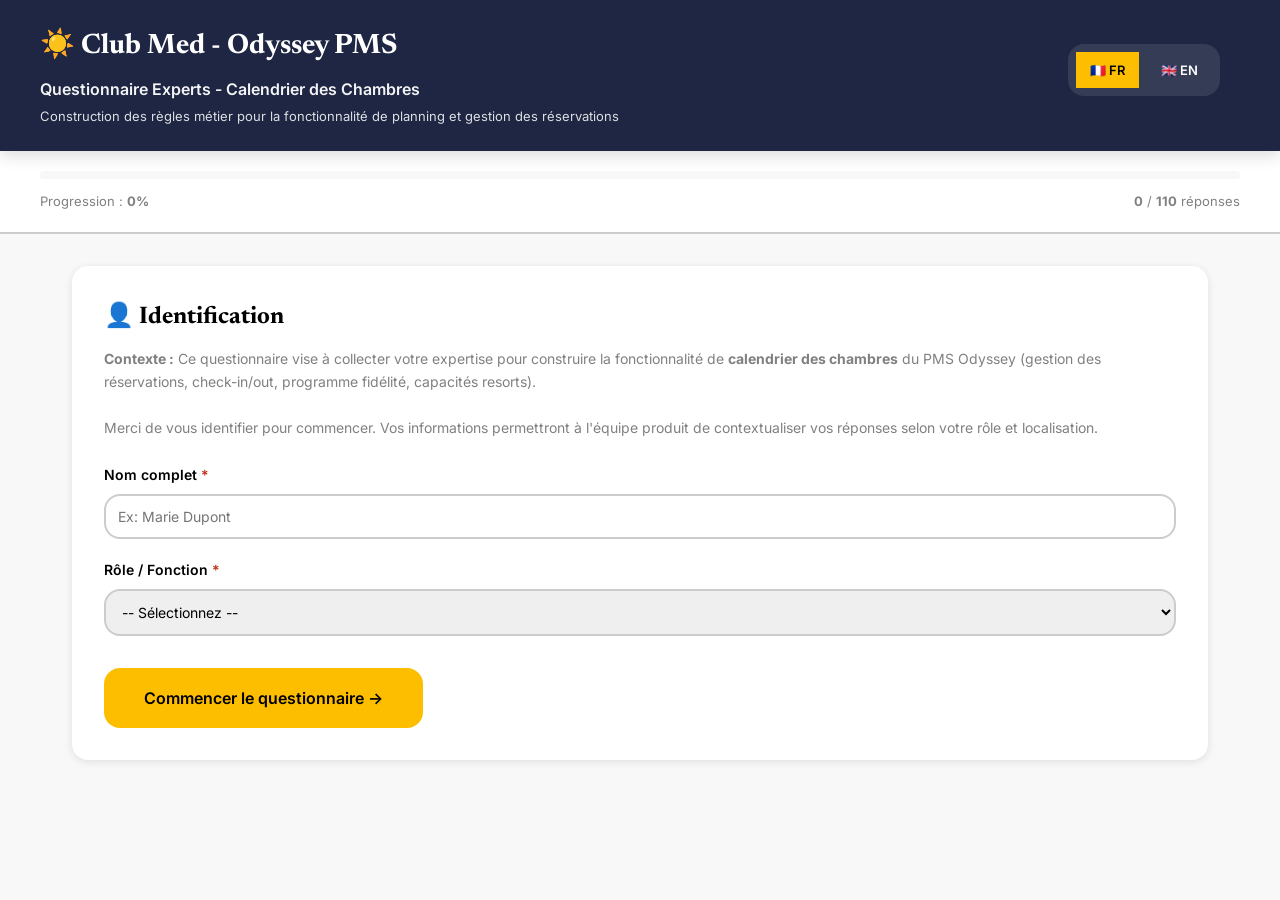
==== index.html @ 92d5a8ba "Create index.html" ====
<!DOCTYPE html>
  <html>
  <head>
      <meta charset="UTF-8">
      <meta http-equiv="refresh" content="0; url=odyssey-questionnaire-experts-standalone.html">
      <title>Questionnaire Experts Odyssey</title>
  </head>
  <body>
      <p>Redirection vers le questionnaire...</p>
      <p>Si la redirection ne fonctionne pas, <a href="odyssey-questionnaire-experts-standalone.html">cliquez
  ici</a></p>
  </body>
  </html>
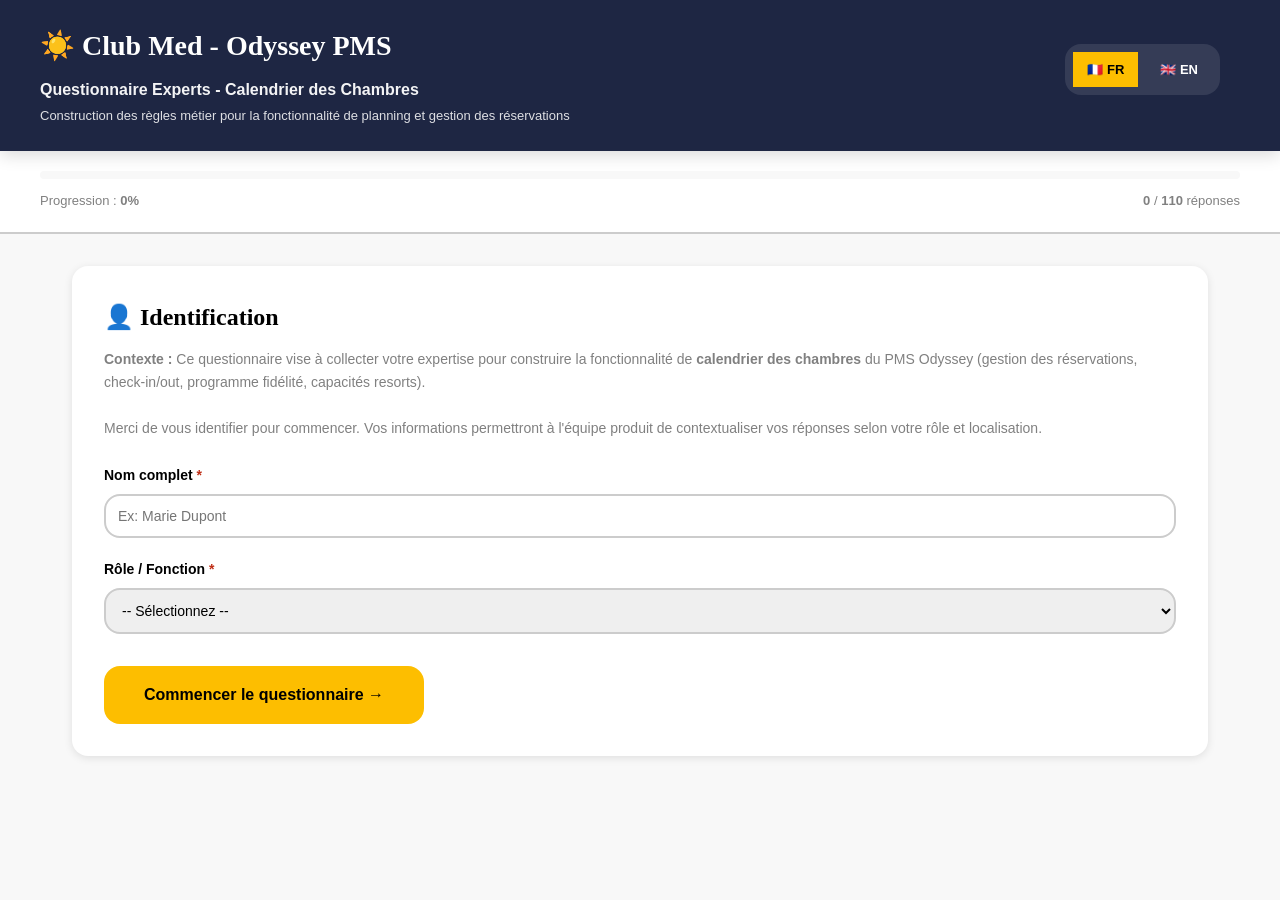
==== commit 03e19250: "v2.0: Add dark mode and responsive design Features: - 🌓 Dark mode with automatic OS detection - 📱 Re" ====
--- a/index.html
+++ b/index.html
@@ -1,13 +1,138 @@
- <!DOCTYPE html>
-  <html>
-  <head>
-      <meta charset="UTF-8">
-      <meta http-equiv="refresh" content="0; url=odyssey-questionnaire-experts-standalone.html">
-      <title>Questionnaire Experts Odyssey</title>
-  </head>
-  <body>
-      <p>Redirection vers le questionnaire...</p>
-      <p>Si la redirection ne fonctionne pas, <a href="odyssey-questionnaire-experts-standalone.html">cliquez
-  ici</a></p>
-  </body>
-  </html>
+<!DOCTYPE html>
+<html lang="fr">
+<head>
+    <meta charset="UTF-8">
+    <meta name="viewport" content="width=device-width, initial-scale=1.0">
+    <meta http-equiv="refresh" content="0; url=odyssey-questionnaire-experts-STANDALONE.html">
+    <title>Questionnaire Experts Odyssey - Redirection</title>
+    <style>
+        * {
+            margin: 0;
+            padding: 0;
+            box-sizing: border-box;
+        }
+
+        body {
+            font-family: 'Inter', -apple-system, BlinkMacSystemFont, sans-serif;
+            background: linear-gradient(135deg, #00205B 0%, #003B7A 100%);
+            color: white;
+            display: flex;
+            align-items: center;
+            justify-content: center;
+            min-height: 100vh;
+            padding: 2rem;
+        }
+
+        .container {
+            text-align: center;
+            max-width: 600px;
+        }
+
+        .logo {
+            font-size: 48px;
+            font-weight: 700;
+            margin-bottom: 1rem;
+            color: #FDBE00;
+        }
+
+        .tagline {
+            font-size: 24px;
+            margin-bottom: 2rem;
+            opacity: 0.95;
+        }
+
+        .redirect-message {
+            font-size: 16px;
+            margin-bottom: 1.5rem;
+            opacity: 0.85;
+        }
+
+        .spinner {
+            width: 40px;
+            height: 40px;
+            margin: 2rem auto;
+            border: 4px solid rgba(255, 255, 255, 0.2);
+            border-top: 4px solid #FDBE00;
+            border-radius: 50%;
+            animation: spin 1s linear infinite;
+        }
+
+        @keyframes spin {
+            0% { transform: rotate(0deg); }
+            100% { transform: rotate(360deg); }
+        }
+
+        .manual-link {
+            display: inline-block;
+            margin-top: 2rem;
+            padding: 1rem 2rem;
+            background: #FDBE00;
+            color: #00205B;
+            text-decoration: none;
+            border-radius: 8px;
+            font-weight: 600;
+            transition: transform 0.2s, box-shadow 0.2s;
+        }
+
+        .manual-link:hover {
+            transform: translateY(-2px);
+            box-shadow: 0 4px 12px rgba(253, 190, 0, 0.3);
+        }
+
+        .footer {
+            margin-top: 3rem;
+            font-size: 14px;
+            opacity: 0.7;
+        }
+
+        @media (max-width: 768px) {
+            .logo {
+                font-size: 36px;
+            }
+
+            .tagline {
+                font-size: 18px;
+            }
+
+            .redirect-message {
+                font-size: 14px;
+            }
+        }
+    </style>
+</head>
+<body>
+    <div class="container">
+        <div class="logo">🏖️ Club Med</div>
+        <h1 class="tagline">Questionnaire Experts Odyssey</h1>
+        <p class="redirect-message">Redirection vers le questionnaire en cours...</p>
+
+        <div class="spinner"></div>
+
+        <p style="opacity: 0.7; font-size: 14px; margin-top: 1rem;">
+            Si la redirection ne fonctionne pas :
+        </p>
+        <a href="odyssey-questionnaire-experts-STANDALONE.html" class="manual-link">
+            Accéder au questionnaire
+        </a>
+
+        <div style="margin-top: 2rem; padding-top: 2rem; border-top: 1px solid rgba(255,255,255,0.2);">
+            <p style="font-size: 14px; opacity: 0.7; margin-bottom: 0.5rem;">Liens utiles :</p>
+            <a href="odyssey-expert-admin-dashboard.html" style="color: #FDBE00; text-decoration: none; font-weight: 600;">
+                📊 Dashboard Admin
+            </a>
+        </div>
+
+        <div class="footer">
+            <p>Calendrier des Chambres - Odyssey PMS</p>
+            <p style="margin-top: 0.25rem;">Développé avec ❤️ pour les opérationnels Club Med</p>
+        </div>
+    </div>
+
+    <script>
+        // Redirection automatique après 1 seconde (au cas où meta refresh ne fonctionne pas)
+        setTimeout(() => {
+            window.location.href = 'odyssey-questionnaire-experts-STANDALONE.html';
+        }, 1000);
+    </script>
+</body>
+</html>
